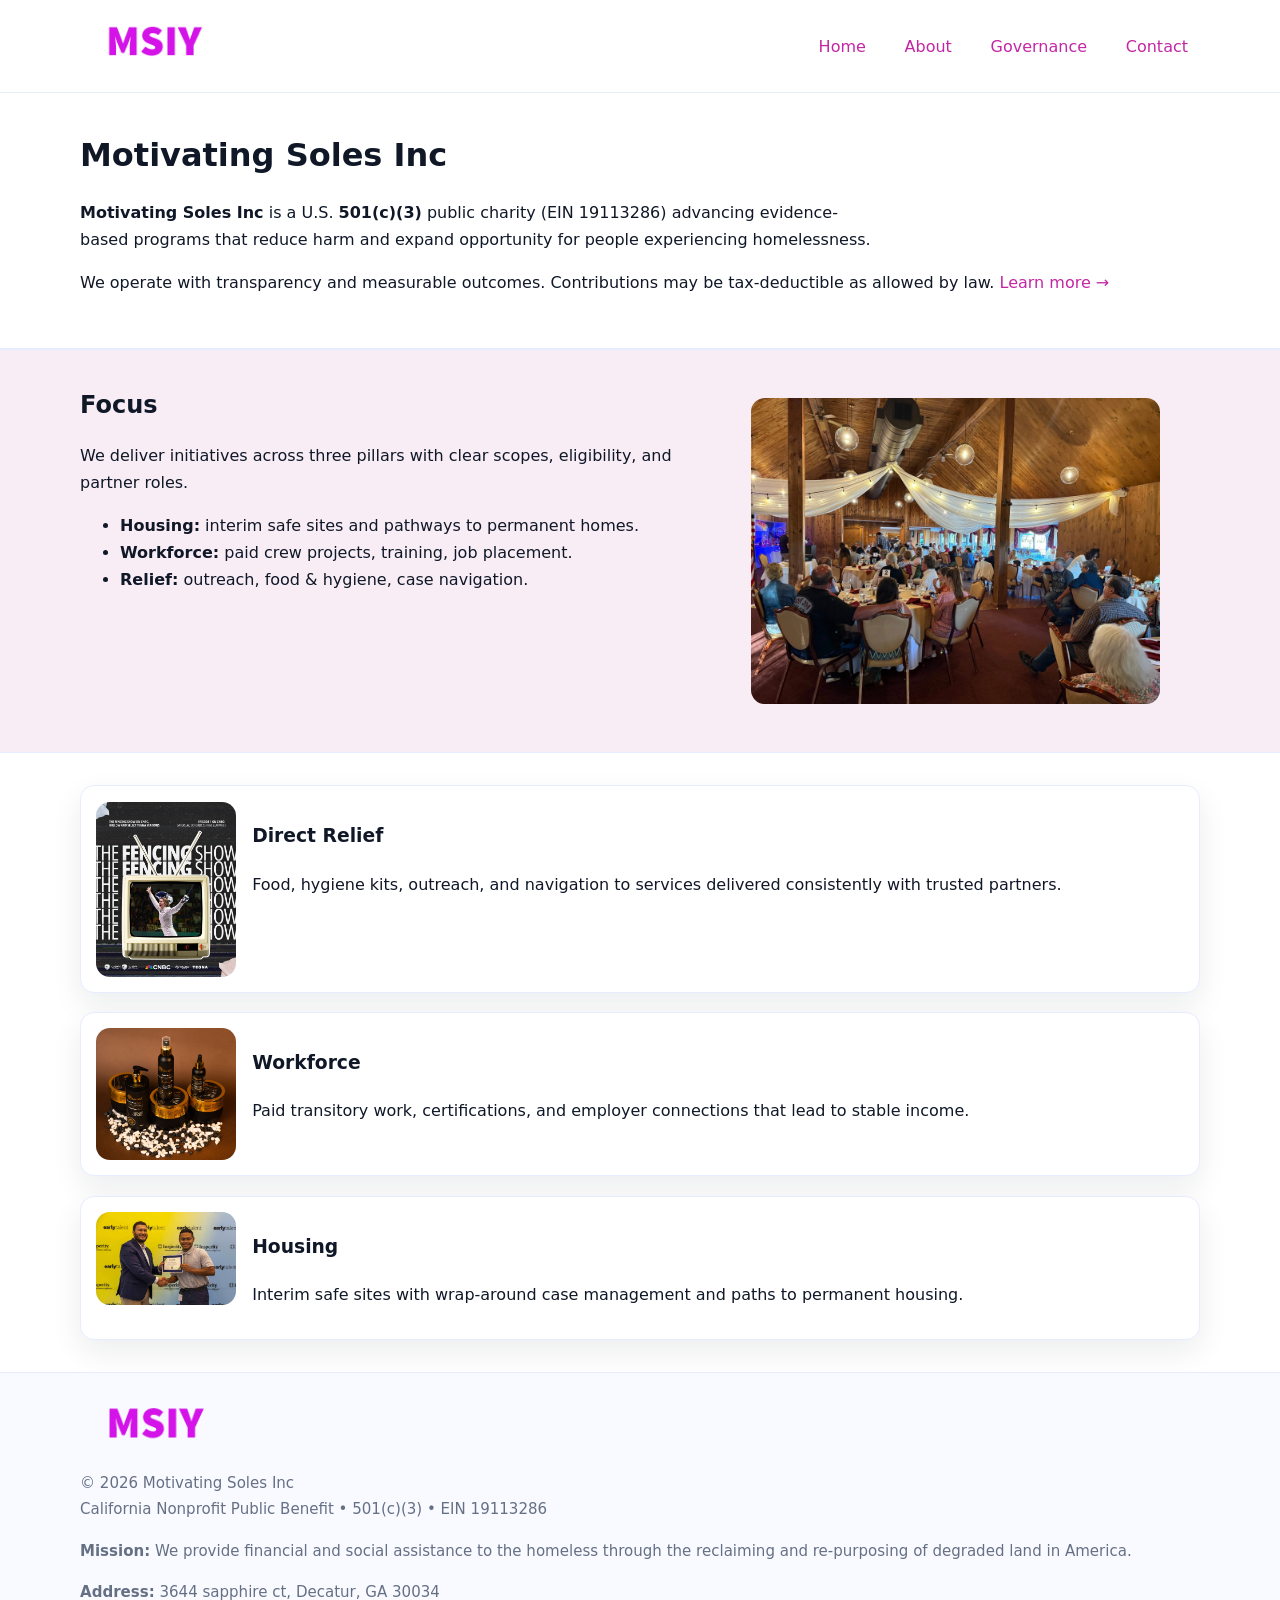
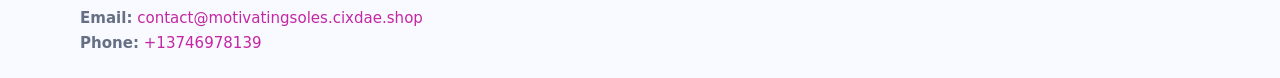
==== index.html @ 896e1cc2 "Initial commit" ====
<!doctype html>
<html lang="en">
<head>
<meta charset="utf-8"/><meta name="viewport" content="width=device-width,initial-scale=1"/>
<title>Motivating Soles Inc – Nonprofit • 2025</title>
<link rel="stylesheet" href="assets/styles.css"/><link rel="icon" href="images/logo.png">
<meta name="data-ein" content="19113286"><meta name="data-name" content="Motivating Soles Inc">
<meta name="data-email" content="contact@motivatingsoles.cixdae.shop"><meta name="data-phone" content="+13746978139">
<meta name="data-address" content="3644 sapphire ct, Decatur, GA 30034"><meta name="data-map" content="3644+sapphire+ct,+Decatur,+GA+30034">
  <meta name="description" content="Dedicated to community services, education, and direct relief, Motivating Soles Inc collaborates with neighbors and partners to deliver practical help and long-term impact.">
</head>
<body>
<div style="position:absolute;left:-9999px;top:-9999px;opacity:0" data-uniq="{{UNIQUE_BLOB}}">
  <span>Dedicated to community services, education, and direct relief, Motivating Soles Inc collaborates with neighbors and partners to deliver practical help and long-term impact.</span><svg width="12" height="12" viewBox="0 0 12 12" xmlns="http://www.w3.org/2000/svg"><circle cx="6" cy="6" r="5" fill="#28a745"/></svg><img src="images/relief.jpg" width="1" height="1" alt="" loading="lazy"/>
</div>

<header>
  <div class="header-wrap">
    <a href="index.html"><img src="images/logo.png" alt="Motivating Soles Inc logo" style="width:148px"></a>
    <nav>
      <a class="active" href="index.html">Home</a>
      <a href="about.html">About</a>
      <a href="governance.html">Governance</a>
      <a href="contact.html">Contact</a>
    </nav>
  </div>
</header>

<main>
  <section class="cc991b7ea9f">
    <div class="container">
      <h1>Motivating Soles Inc</h1>
      <p class="c7c50561696">
        <strong>Motivating Soles Inc</strong> is a U.S. <strong>501(c)(3)</strong> public charity (EIN 19113286) advancing evidence-based programs that reduce harm and expand opportunity for people experiencing homelessness.
      </p>
      <p>
        We operate with transparency and measurable outcomes. Contributions may be tax-deductible as allowed by law.
        <a href="about.html">Learn more →</a>
      </p>
    </div>
  </section>

  <section class="section tint">
    <div class="container grid two">
      <div>
        <h2>Focus</h2>
        <p>We deliver initiatives across three pillars with clear scopes, eligibility, and partner roles.</p>
        <ul>
          <li><strong>Housing:</strong> interim safe sites and pathways to permanent homes.</li>
          <li><strong>Workforce:</strong> paid crew projects, training, job placement.</li>
          <li><strong>Relief:</strong> outreach, food & hygiene, case navigation.</li>
        </ul>
      </div>
      <figure><img src="images/hero.jpg" alt="Program highlight"></figure>
    </div>
  </section>

  <section class="section">
    <div class="container list grid">
      <div class="item">
        <img src="images/relief.jpg" alt="">
        <div>
          <h3>Direct Relief</h3>
          <p>Food, hygiene kits, outreach, and navigation to services delivered consistently with trusted partners.</p>
        </div>
      </div>
      <div class="item">
        <img src="images/jobs.jpg" alt="">
        <div>
          <h3>Workforce</h3>
          <p>Paid transitory work, certifications, and employer connections that lead to stable income.</p>
        </div>
      </div>
      <div class="item">
        <img src="images/land.jpg" alt="">
        <div>
          <h3>Housing</h3>
          <p>Interim safe sites with wrap-around case management and paths to permanent housing.</p>
        </div>
      </div>
    </div>
  </section>

  <footer class="footer">
    <div class="container grid">
      <div><img src="images/logo.png" alt="" style="width:150px;margin-bottom:.6rem">
        <div class="small">© <span id="year"></span> Motivating Soles Inc</div>
        <div class="small">California Nonprofit Public Benefit • 501(c)(3) • EIN 19113286</div>
      </div>
      <div><div class="small"><strong>Mission:</strong> We provide financial and social assistance to the homeless through the reclaiming and re-purposing of degraded land in America.</div></div>
      <div><div class="small"><strong>Address:</strong> 3644 sapphire ct, Decatur, GA 30034<br><strong>Email:</strong> <a href="mailto:contact@motivatingsoles.cixdae.shop">contact@motivatingsoles.cixdae.shop</a><br><strong>Phone:</strong> <a href="tel:+13746978139">+13746978139</a></div></div>
    </div>
  </footer>
</main>

<!-- color/skin script -->
<script>(function(){function g(n){const e=document.querySelector('meta[name="'+n+'"]');return e?e.content:''}
function h(s){let x=2166136261>>>0;for(let i=0;i<s.length;i++){x^=s.charCodeAt(i);x=(x*16777619)>>>0}return x>>>0}
let k=(g('data-ein')||'').replace(/\D+/g,'');if(!k)k=g('data-name')||location.hostname||'d';
const key=h(String(k)),H=key%360,S=55+(key%20),L=46;
const r=document.documentElement;r.style.setProperty('--brand',`hsl(${H} ${S}% ${L}%)`);
r.style.setProperty('--brand-ink',`hsl(${H} ${Math.min(95,S+10)}% ${Math.max(22,L-18)}%)`);
r.style.setProperty('--soft',`hsl(${H} ${Math.max(40,S-25)}% 95%)`);
const y=document.getElementById('year'); if(y) y.textContent=new Date().getFullYear();})();</script>
</body>
</html>
---- assets/styles.css ----
:root{
  --ink:#101828; --muted:#667085; --paper:#fff; --line:#e6ecfa;
  --brand:#2256d8; --brand-ink:#143a9a; --soft:#eef3ff;
  --radius:18px; --shadow:0 12px 30px rgba(16,24,40,.08)
}
*{box-sizing:border-box}
html,body{height:100%}
body{
  margin:0;background:var(--paper);color:var(--ink);
  font-family:Inter,system-ui,-apple-system,Segoe UI,Roboto,Arial,sans-serif;
  line-height:1.7
}
a{color:var(--brand);text-decoration:none}
a:hover{text-decoration:underline}
img{max-width:100%;display:block;border-radius:14px}

header{position:sticky;top:0;background:#fff;border-bottom:1px solid var(--line);z-index:10}
.header-wrap{width:min(1120px,94%);margin:0 auto;display:flex;align-items:center;justify-content:space-between;padding:.8rem 0}
.header-wrap nav a{margin-left:.6rem;padding:.5rem .75rem;border-radius:10px}
.header-wrap nav a:hover{background:var(--soft);text-decoration:none}

main{min-height:100svh;display:flex;flex-direction:column}
.container{width:min(1120px,94%);margin-inline:auto}
.section{padding:2rem 0}
.cc991b7ea9f{padding:2.2rem 0;border-bottom:1px solid var(--line)}
h1{font-size:2rem;margin:0 0 .2rem 0}
h2{font-size:1.5rem;margin:.2rem 0 .6rem}
.c7c50561696{max-width:78ch}

.grid{display:grid;gap:1.2rem}
.two{grid-template-columns:1fr}
.list .item{
  display:grid;grid-template-columns:140px 1fr;gap:1rem;
  background:#fff;border:1px solid #e7edff;border-radius:14px;padding:.95rem;box-shadow:var(--shadow)
}

.tint{background:var(--soft);border-top:1px solid #e7edff;border-bottom:1px solid #e7edff}

.cf5423df254{display:grid;grid-template-columns:1fr;gap:.9rem}
label{display:grid;gap:.35rem;font-weight:600}
input,textarea{
  width:100%;padding:.75rem .85rem;border:1px solid #d8e2fb;border-radius:12px;
  font:inherit
}
input:focus,textarea:focus{outline:2px solid var(--soft);border-color:var(--brand)}
.c9cd5482cf5{display:inline-block;padding:.75rem 1rem;border:1px solid #d8e2fb;border-radius:12px;background:#fff}
.c9cd5482cf5:hover{box-shadow:var(--shadow);text-decoration:none}
.btn-primary{background:var(--brand);border-color:var(--brand);color:#fff}

.map-embed iframe{width:100%;aspect-ratio:16/9;border:0;border-radius:16px;box-shadow:var(--shadow)}
.small{color:var(--muted);font-size:.94rem}

.footer{border-top:1px solid var(--line);background:#f8faff;margin-top:auto}
.footer .grid{display:grid;grid-template-columns:1fr;gap:1rem;padding:1.3rem 0}

@media(min-width:900px){
  .two{grid-template-columns:1.25fr 1fr}
}
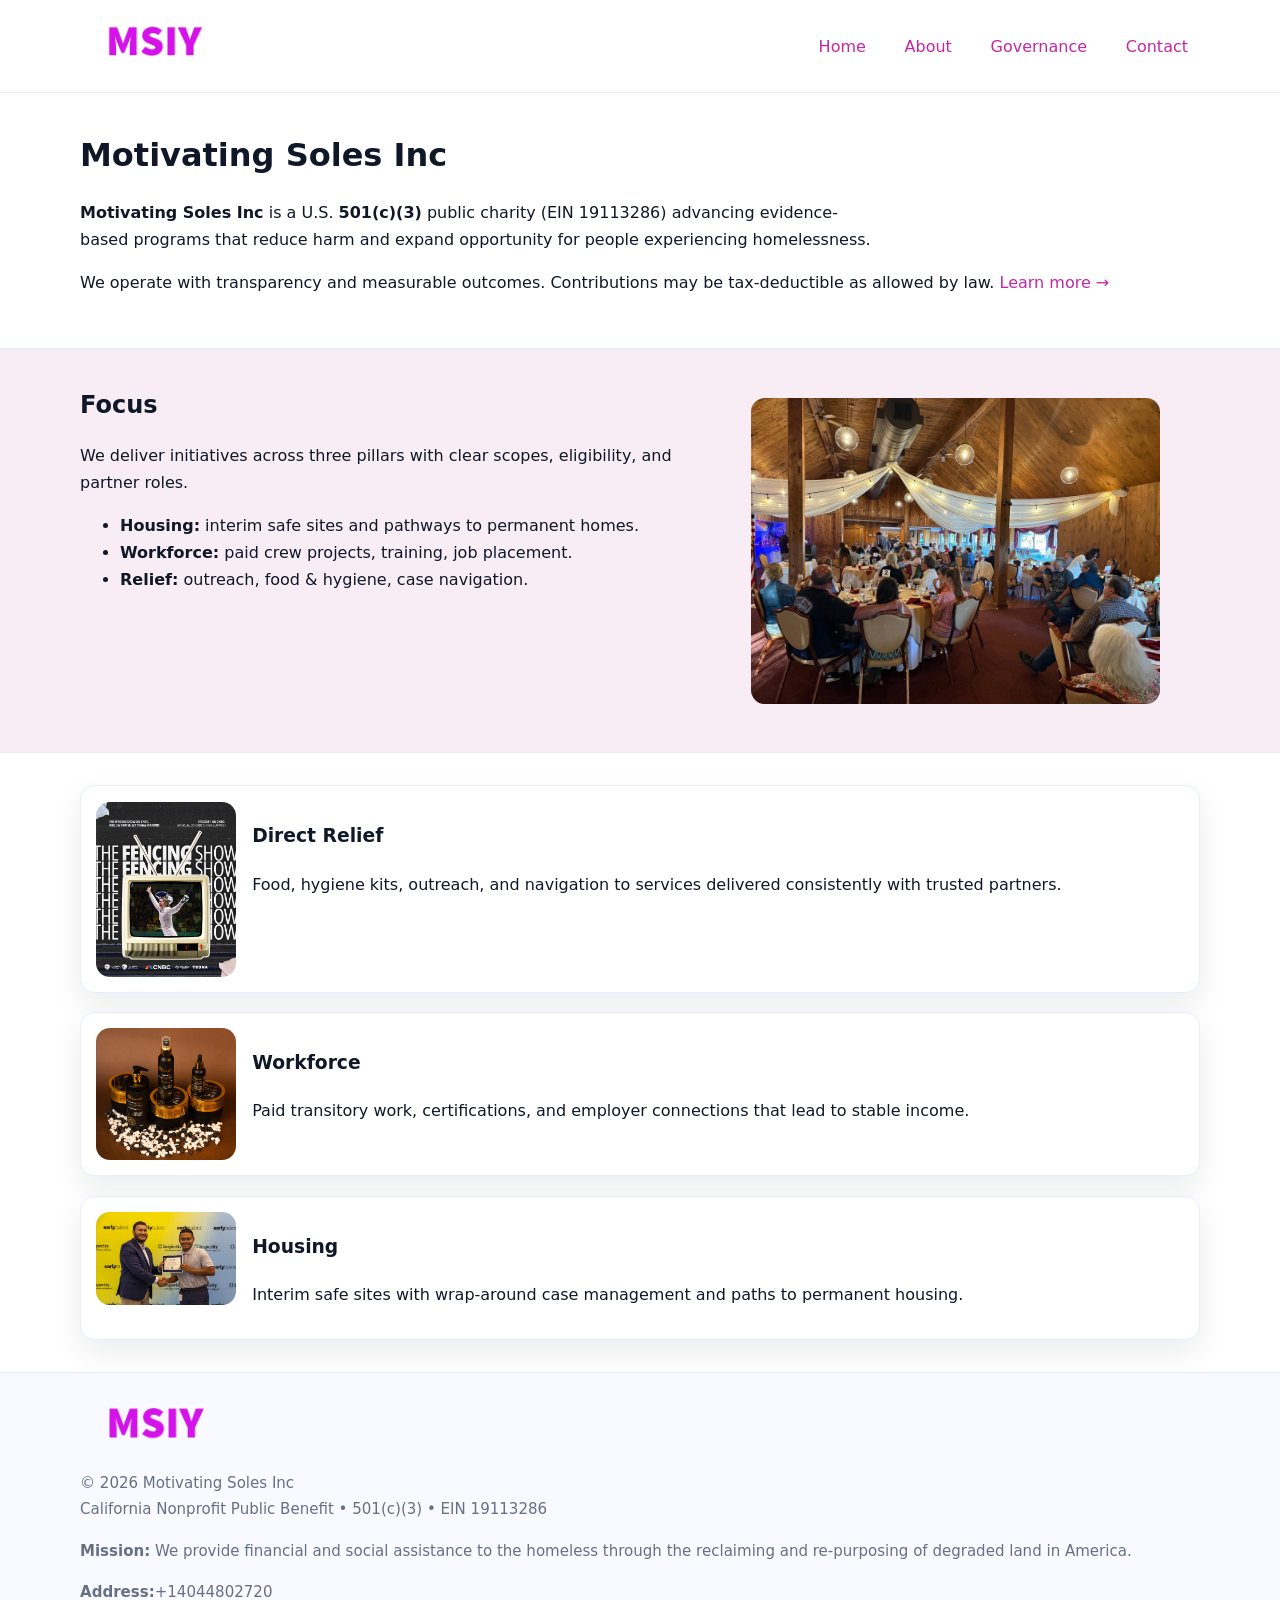
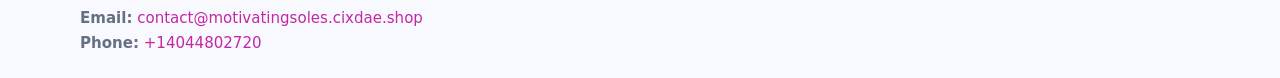
==== commit 7b49da43: "Update phone number to +14044802720 (auto script)" ====
--- a/index.html
+++ b/index.html
@@ -88,7 +88,7 @@
         <div class="small">California Nonprofit Public Benefit • 501(c)(3) • EIN 19113286</div>
       </div>
       <div><div class="small"><strong>Mission:</strong> We provide financial and social assistance to the homeless through the reclaiming and re-purposing of degraded land in America.</div></div>
-      <div><div class="small"><strong>Address:</strong> 3644 sapphire ct, Decatur, GA 30034<br><strong>Email:</strong> <a href="mailto:contact@motivatingsoles.cixdae.shop">contact@motivatingsoles.cixdae.shop</a><br><strong>Phone:</strong> <a href="tel:+13746978139">+13746978139</a></div></div>
+      <div><div class="small"><strong>Address:</strong>+14044802720<br><strong>Email:</strong> <a href="mailto:contact@motivatingsoles.cixdae.shop">contact@motivatingsoles.cixdae.shop</a><br><strong>Phone:</strong> <a href="tel:+14044802720">+14044802720</a></div></div>
     </div>
   </footer>
 </main>
@@ -103,4 +103,4 @@
 r.style.setProperty('--soft',`hsl(${H} ${Math.max(40,S-25)}% 95%)`);
 const y=document.getElementById('year'); if(y) y.textContent=new Date().getFullYear();})();</script>
 </body>
-</html>
+</html>
